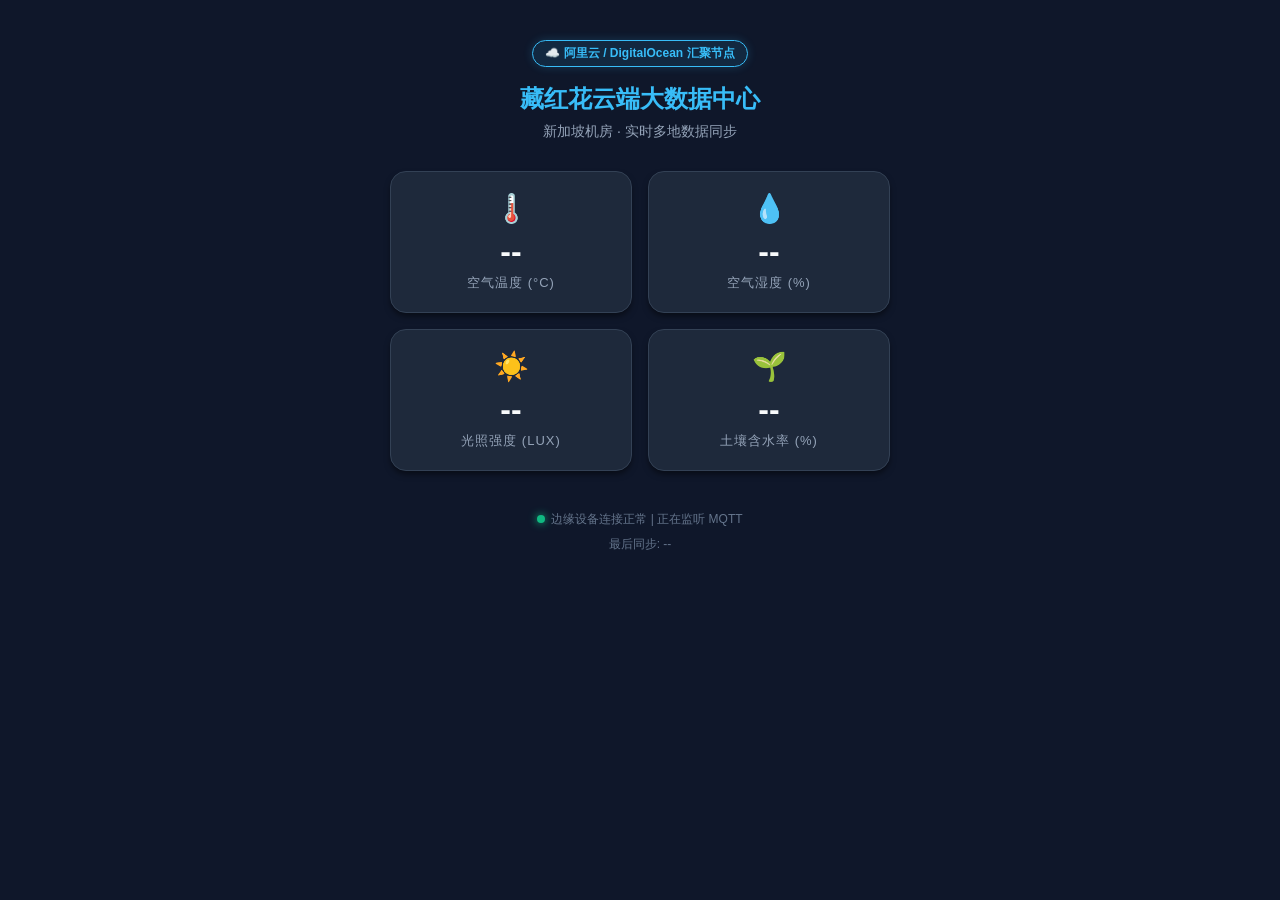
==== 云端环境存档/cloud_dashboard/templates/index.html @ 392f0c30 "update" ====
<!DOCTYPE html>
<html lang="zh-CN">
<head>
    <meta charset="UTF-8">
    <meta name="viewport" content="width=device-width, initial-scale=1.0">
    <title>藏红花云端大数据中心</title>
    <style>
        :root { --bg: #0f172a; --card: #1e293b; --text: #f8fafc; --accent: #38bdf8; }
        body { font-family: -apple-system, BlinkMacSystemFont, "Segoe UI", Roboto, sans-serif; background-color: var(--bg); color: var(--text); margin: 0; padding: 20px; display: flex; flex-direction: column; align-items: center; }
        .header { text-align: center; margin-bottom: 30px; margin-top: 20px; }
        .header h1 { margin: 0; font-size: 24px; font-weight: 700; color: var(--accent); }
        .header p { margin: 8px 0 0; font-size: 14px; color: #94a3b8; }
        .badge { display: inline-block; background: rgba(56, 189, 248, 0.1); border: 1px solid var(--accent); color: var(--accent); padding: 4px 12px; border-radius: 20px; font-size: 12px; font-weight: bold; margin-bottom: 16px; box-shadow: 0 0 10px rgba(56, 189, 248, 0.2); }
        
        .grid { display: grid; grid-template-columns: 1fr 1fr; gap: 16px; width: 100%; max-width: 500px; }
        .card { background: var(--card); border-radius: 16px; padding: 20px; box-shadow: 0 4px 6px -1px rgba(0, 0, 0, 0.5); text-align: center; border: 1px solid #334155; transition: transform 0.2s; }
        .card:active { transform: scale(0.95); }
        .icon { font-size: 28px; margin-bottom: 8px; }
        .value { font-size: 32px; font-weight: 700; margin: 4px 0; }
        .label { font-size: 13px; color: #94a3b8; text-transform: uppercase; letter-spacing: 1px; }
        
        .footer { margin-top: 40px; font-size: 12px; color: #64748b; text-align: center; }
        .pulse { display: inline-block; width: 8px; height: 8px; background-color: #10b981; border-radius: 50%; margin-right: 6px; box-shadow: 0 0 8px #10b981; animation: blink 1.5s infinite; }
        @keyframes blink { 0% { opacity: 1; } 50% { opacity: 0.4; } 100% { opacity: 1; } }
    </style>
</head>
<body>
    <div class="header">
        <div class="badge">☁️ 阿里云 / DigitalOcean 汇聚节点</div>
        <h1>藏红花云端大数据中心</h1>
        <p>新加坡机房 · 实时多地数据同步</p>
    </div>

    <div class="grid">
        <div class="card">
            <div class="icon">🌡️</div>
            <div class="value" id="temp">--</div>
            <div class="label">空气温度 (°C)</div>
        </div>
        <div class="card">
            <div class="icon">💧</div>
            <div class="value" id="humi">--</div>
            <div class="label">空气湿度 (%)</div>
        </div>
        <div class="card">
            <div class="icon">☀️</div>
            <div class="value" id="lux">--</div>
            <div class="label">光照强度 (Lux)</div>
        </div>
        <div class="card">
            <div class="icon">🌱</div>
            <div class="value" id="soil">--</div>
            <div class="label">土壤含水率 (%)</div>
        </div>
    </div>

    <div class="footer">
        <div><span class="pulse"></span>边缘设备连接正常 | 正在监听 MQTT</div>
        <div style="margin-top: 8px;">最后同步: <span id="timestamp">--</span></div>
    </div>

    <script>
        async function fetchCloudData() {
            try {
                const res = await fetch('/api/latest');
                const data = await res.json();
                if (!data.error) {
                    document.getElementById('temp').innerText = data.temperature ?? '--';
                    document.getElementById('humi').innerText = data.humidity ?? '--';
                    document.getElementById('lux').innerText = data.lux ? data.lux.toFixed(1) : '--';
                    document.getElementById('soil').innerText = data.soil ?? '--';
                    document.getElementById('timestamp').innerText = data.timestamp ?? '--';
                }
            } catch (err) {
                console.error("网络请求失败", err);
            }
        }
        fetchCloudData();
        setInterval(fetchCloudData, 2000); // 每2秒静默刷新一次
    </script>
</body>
</html>
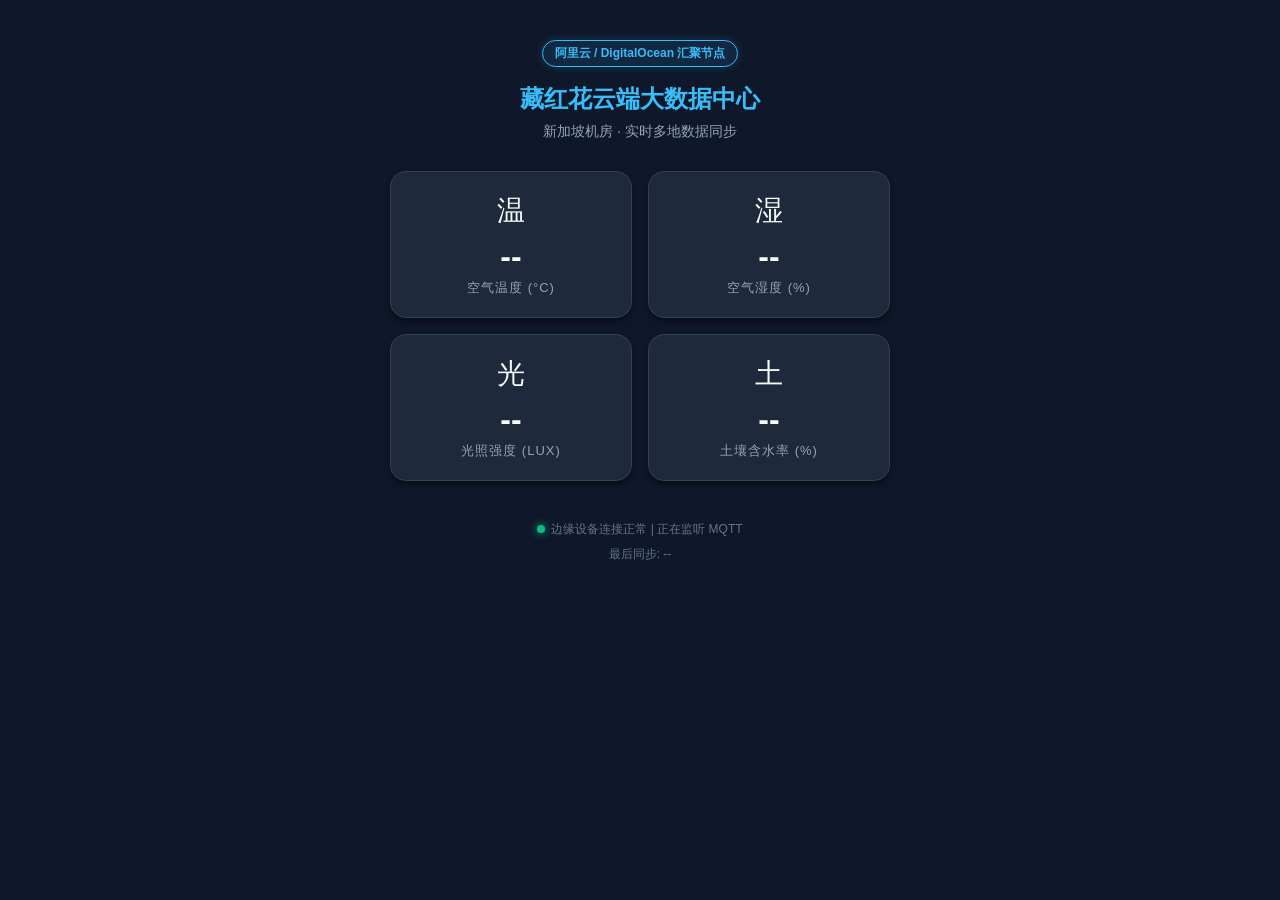
==== commit fe08b436: "update" ====
--- a/云端环境存档/cloud_dashboard/templates/index.html
+++ b/云端环境存档/cloud_dashboard/templates/index.html
@@ -26,29 +26,29 @@
 </head>
 <body>
     <div class="header">
-        <div class="badge">☁️ 阿里云 / DigitalOcean 汇聚节点</div>
+        <div class="badge">阿里云 / DigitalOcean 汇聚节点</div>
         <h1>藏红花云端大数据中心</h1>
         <p>新加坡机房 · 实时多地数据同步</p>
     </div>
 
     <div class="grid">
         <div class="card">
-            <div class="icon">🌡️</div>
+            <div class="icon">温</div>
             <div class="value" id="temp">--</div>
             <div class="label">空气温度 (°C)</div>
         </div>
         <div class="card">
-            <div class="icon">💧</div>
+            <div class="icon">湿</div>
             <div class="value" id="humi">--</div>
             <div class="label">空气湿度 (%)</div>
         </div>
         <div class="card">
-            <div class="icon">☀️</div>
+            <div class="icon">光</div>
             <div class="value" id="lux">--</div>
             <div class="label">光照强度 (Lux)</div>
         </div>
         <div class="card">
-            <div class="icon">🌱</div>
+            <div class="icon">土</div>
             <div class="value" id="soil">--</div>
             <div class="label">土壤含水率 (%)</div>
         </div>
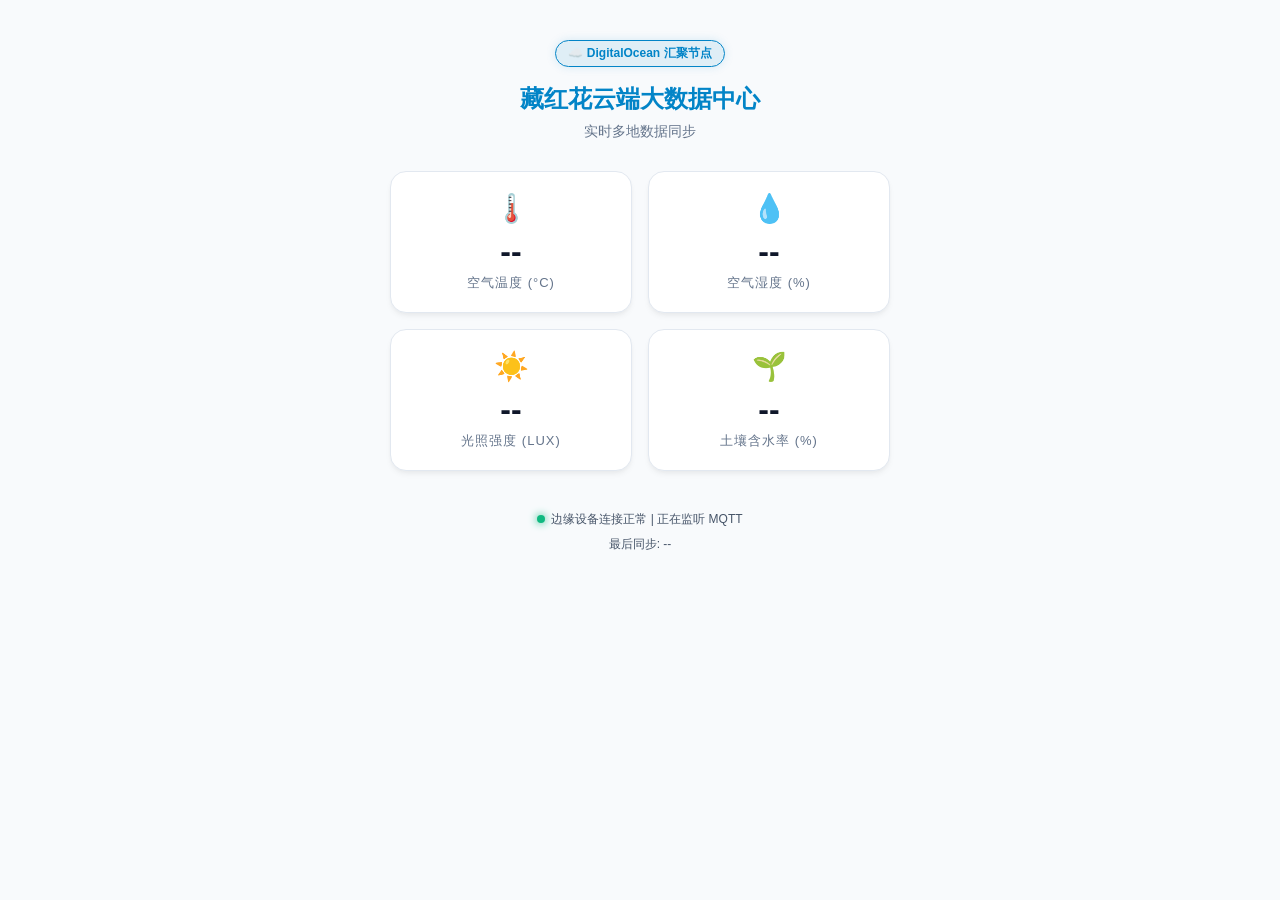
==== commit 9d730e74: "update" ====
--- a/云端环境存档/cloud_dashboard/templates/index.html
+++ b/云端环境存档/cloud_dashboard/templates/index.html
@@ -5,50 +5,85 @@
     <meta name="viewport" content="width=device-width, initial-scale=1.0">
     <title>藏红花云端大数据中心</title>
     <style>
-        :root { --bg: #0f172a; --card: #1e293b; --text: #f8fafc; --accent: #38bdf8; }
-        body { font-family: -apple-system, BlinkMacSystemFont, "Segoe UI", Roboto, sans-serif; background-color: var(--bg); color: var(--text); margin: 0; padding: 20px; display: flex; flex-direction: column; align-items: center; }
+        /* 切换为浅色主题的配色变量 */
+        :root { 
+            --bg: #f8fafc; 
+            --card: #ffffff; 
+            --text: #0f172a; 
+            --accent: #0284c7; /* 加深了一点蓝色以提高浅色背景下的对比度 */
+        }
+        body { 
+            font-family: -apple-system, BlinkMacSystemFont, "Segoe UI", Roboto, sans-serif; 
+            background-color: var(--bg); 
+            color: var(--text); 
+            margin: 0; 
+            padding: 20px; 
+            display: flex; 
+            flex-direction: column; 
+            align-items: center; 
+        }
         .header { text-align: center; margin-bottom: 30px; margin-top: 20px; }
         .header h1 { margin: 0; font-size: 24px; font-weight: 700; color: var(--accent); }
-        .header p { margin: 8px 0 0; font-size: 14px; color: #94a3b8; }
-        .badge { display: inline-block; background: rgba(56, 189, 248, 0.1); border: 1px solid var(--accent); color: var(--accent); padding: 4px 12px; border-radius: 20px; font-size: 12px; font-weight: bold; margin-bottom: 16px; box-shadow: 0 0 10px rgba(56, 189, 248, 0.2); }
+        .header p { margin: 8px 0 0; font-size: 14px; color: #64748b; } /* 调整为适合浅色背景的灰色 */
         
+        .badge { 
+            display: inline-block; 
+            background: rgba(2, 132, 199, 0.1); 
+            border: 1px solid var(--accent); 
+            color: var(--accent); 
+            padding: 4px 12px; 
+            border-radius: 20px; 
+            font-size: 12px; 
+            font-weight: bold; 
+            margin-bottom: 16px; 
+            box-shadow: 0 0 10px rgba(2, 132, 199, 0.15); 
+        }
+
         .grid { display: grid; grid-template-columns: 1fr 1fr; gap: 16px; width: 100%; max-width: 500px; }
-        .card { background: var(--card); border-radius: 16px; padding: 20px; box-shadow: 0 4px 6px -1px rgba(0, 0, 0, 0.5); text-align: center; border: 1px solid #334155; transition: transform 0.2s; }
+        .card { 
+            background: var(--card); 
+            border-radius: 16px; 
+            padding: 20px; 
+            box-shadow: 0 4px 6px -1px rgba(0, 0, 0, 0.05), 0 2px 4px -1px rgba(0, 0, 0, 0.03); /* 调整为更柔和的浅色模式阴影 */
+            text-align: center; 
+            border: 1px solid #e2e8f0; /* 边框变浅 */
+            transition: transform 0.2s; 
+        }
         .card:active { transform: scale(0.95); }
         .icon { font-size: 28px; margin-bottom: 8px; }
         .value { font-size: 32px; font-weight: 700; margin: 4px 0; }
-        .label { font-size: 13px; color: #94a3b8; text-transform: uppercase; letter-spacing: 1px; }
-        
-        .footer { margin-top: 40px; font-size: 12px; color: #64748b; text-align: center; }
+        .label { font-size: 13px; color: #64748b; text-transform: uppercase; letter-spacing: 1px; }
+
+        .footer { margin-top: 40px; font-size: 12px; color: #475569; text-align: center; }
         .pulse { display: inline-block; width: 8px; height: 8px; background-color: #10b981; border-radius: 50%; margin-right: 6px; box-shadow: 0 0 8px #10b981; animation: blink 1.5s infinite; }
         @keyframes blink { 0% { opacity: 1; } 50% { opacity: 0.4; } 100% { opacity: 1; } }
     </style>
 </head>
 <body>
     <div class="header">
-        <div class="badge">阿里云 / DigitalOcean 汇聚节点</div>
+        <div class="badge">☁️  DigitalOcean 汇聚节点</div>
         <h1>藏红花云端大数据中心</h1>
-        <p>新加坡机房 · 实时多地数据同步</p>
+        <p>实时多地数据同步</p>
     </div>
 
     <div class="grid">
         <div class="card">
-            <div class="icon">温</div>
+            <div class="icon">🌡️</div>
             <div class="value" id="temp">--</div>
             <div class="label">空气温度 (°C)</div>
         </div>
         <div class="card">
-            <div class="icon">湿</div>
+            <div class="icon">💧</div>
             <div class="value" id="humi">--</div>
             <div class="label">空气湿度 (%)</div>
         </div>
         <div class="card">
-            <div class="icon">光</div>
+            <div class="icon">☀️</div>
             <div class="value" id="lux">--</div>
             <div class="label">光照强度 (Lux)</div>
         </div>
         <div class="card">
-            <div class="icon">土</div>
+            <div class="icon">🌱</div>
             <div class="value" id="soil">--</div>
             <div class="label">土壤含水率 (%)</div>
         </div>
